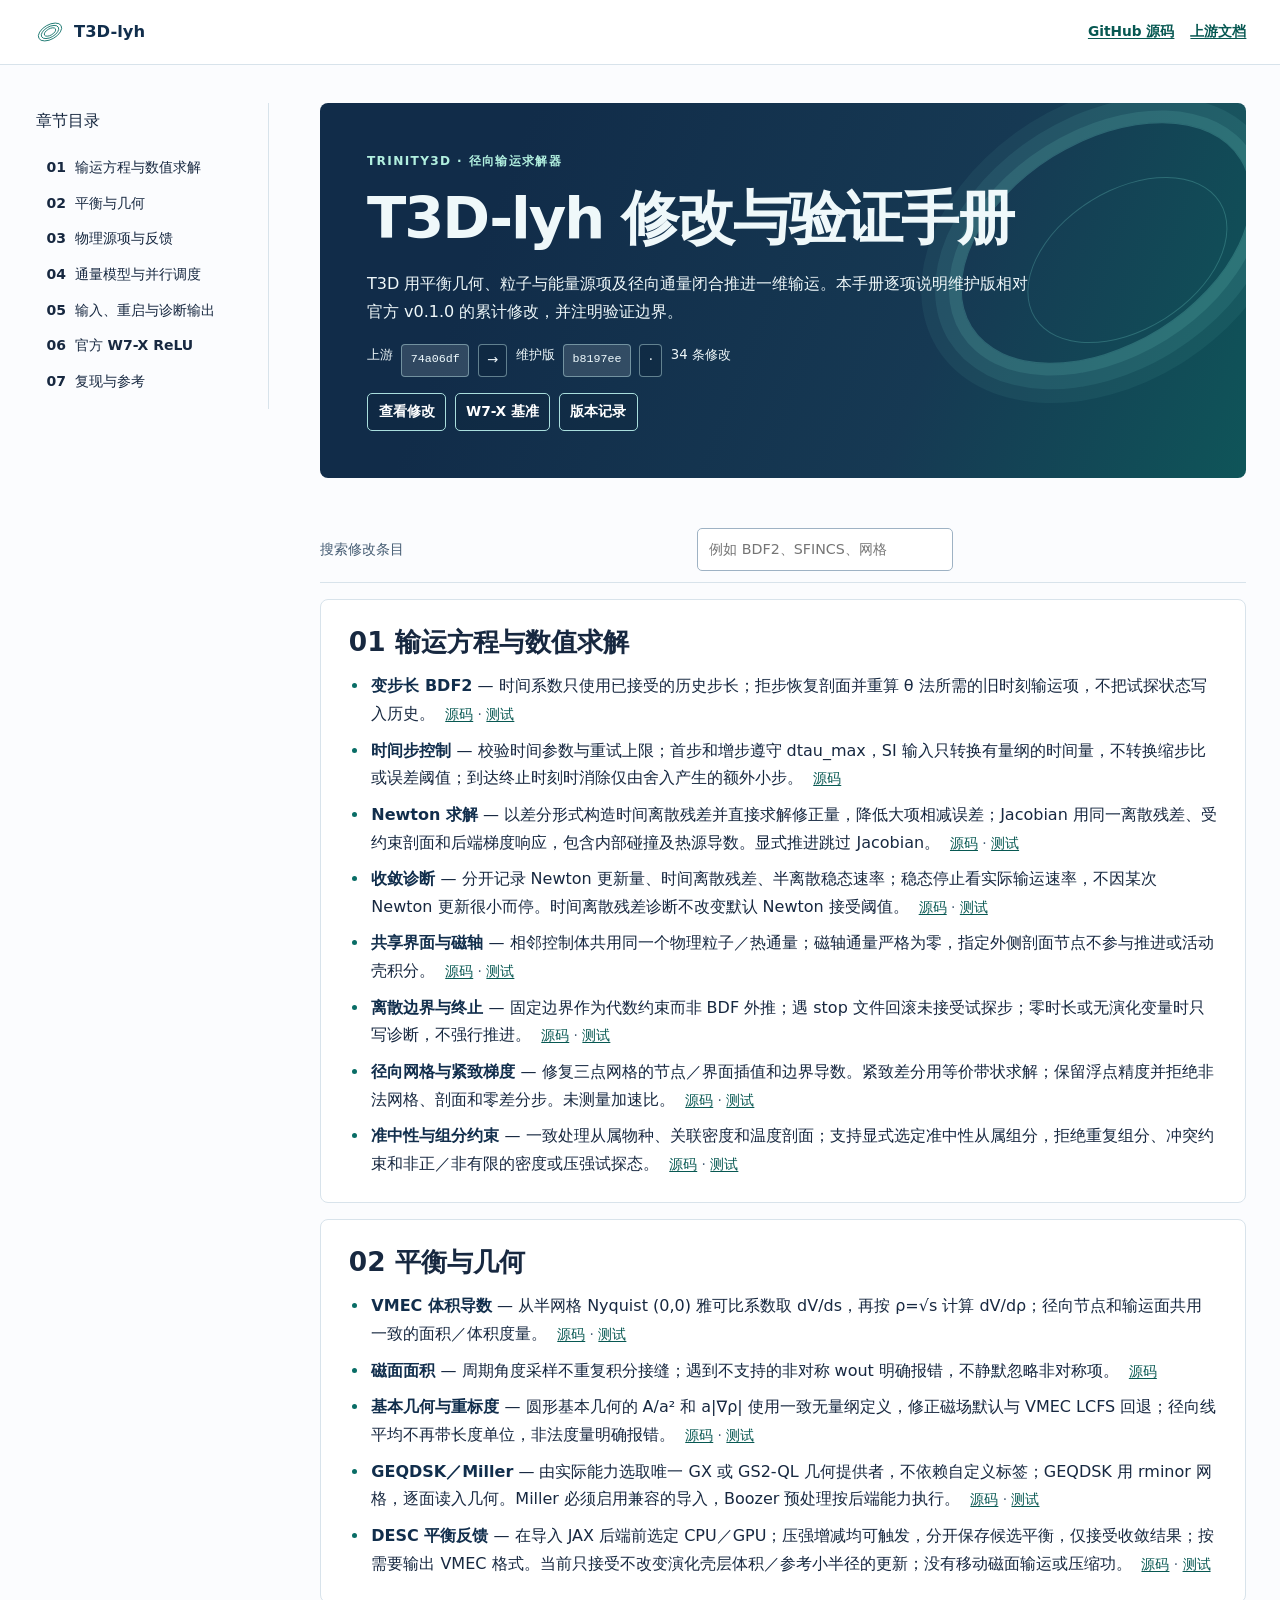
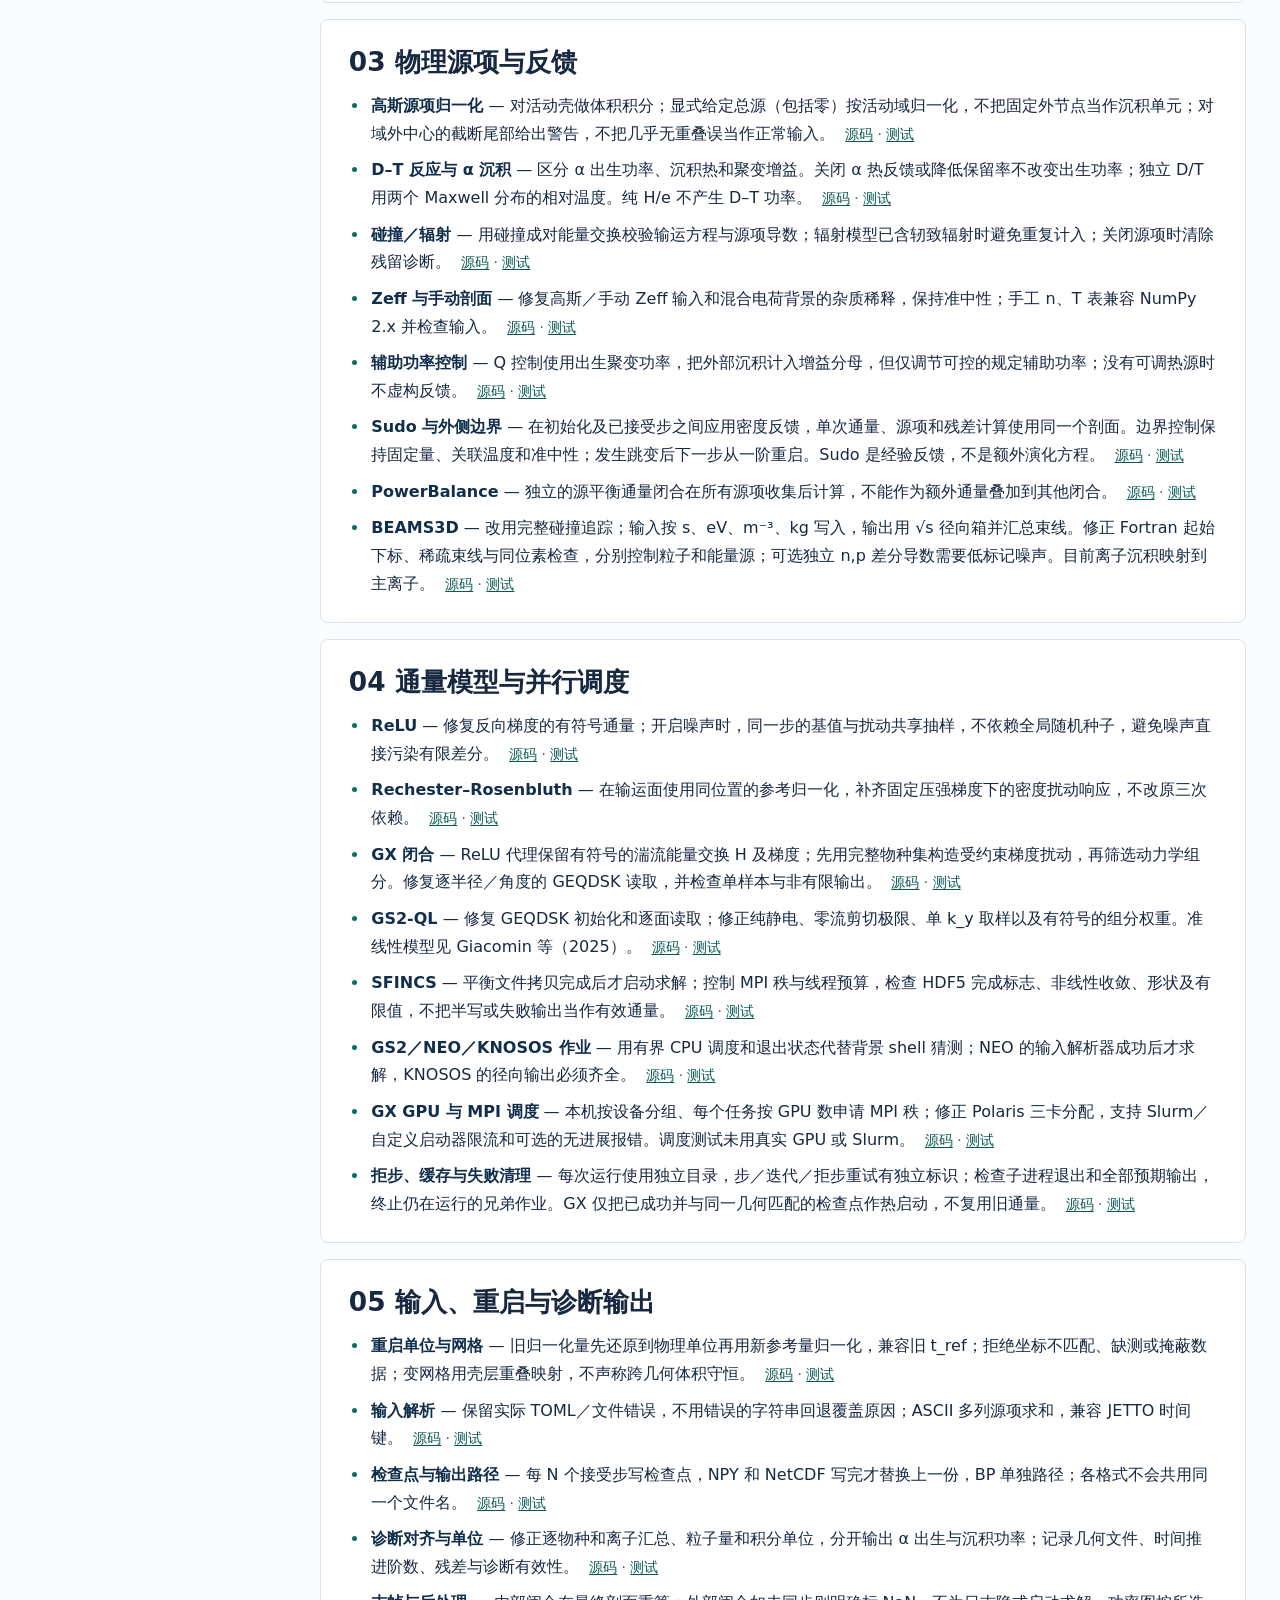
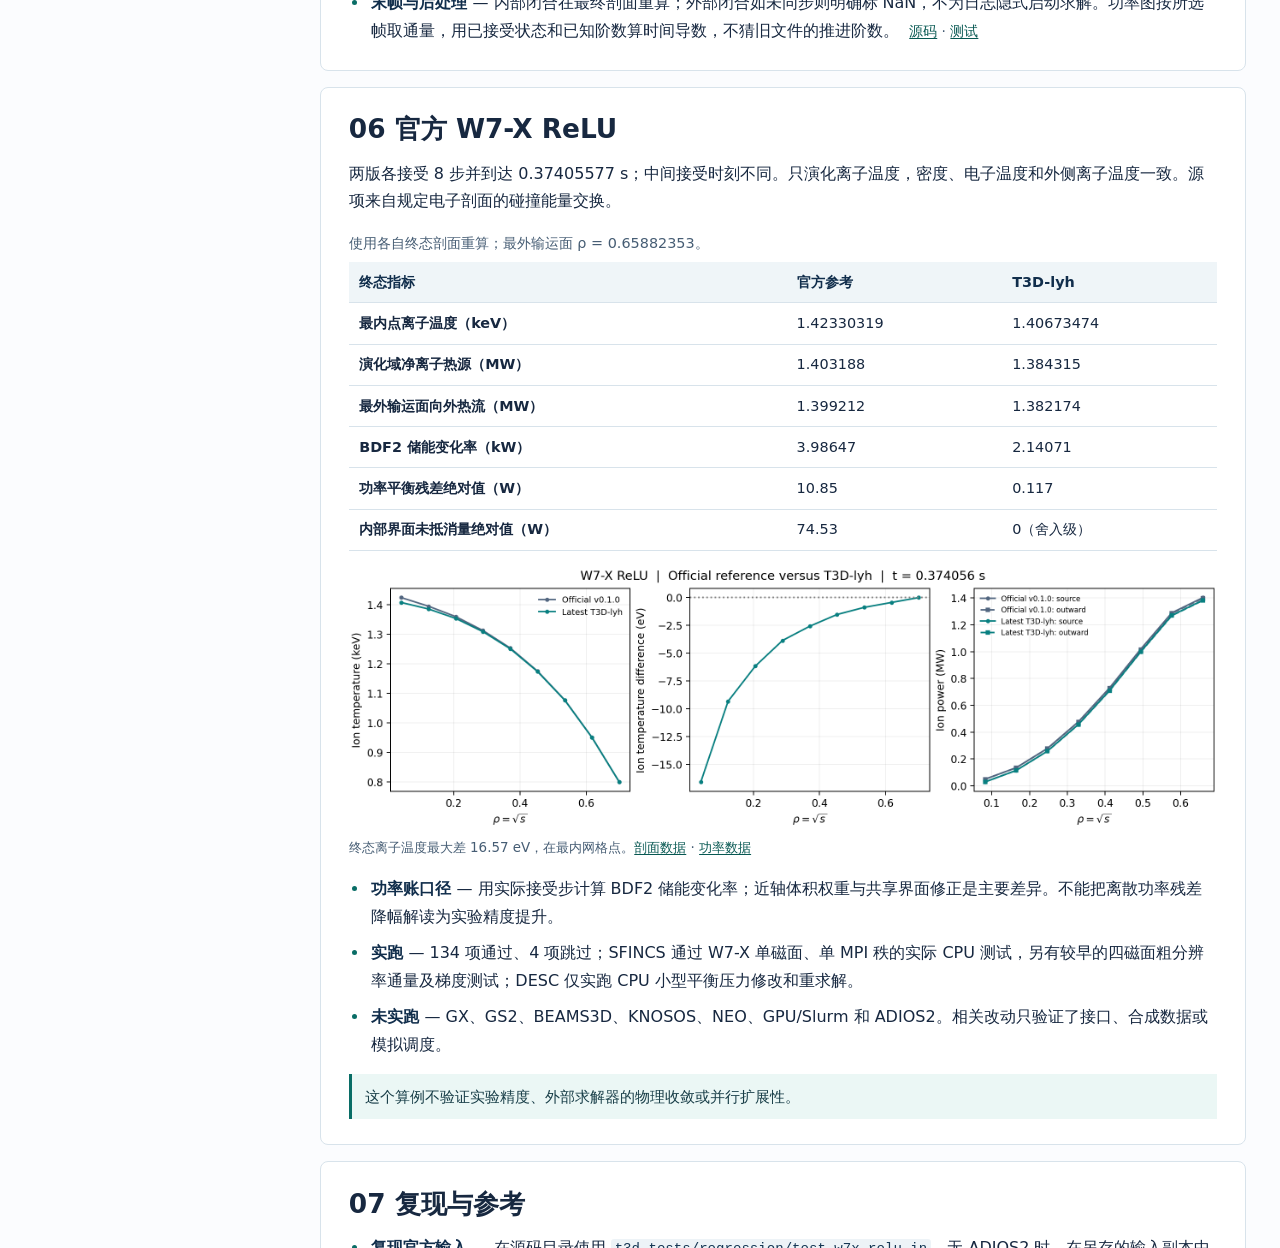
==== index.html @ 7aebb095 "Publish T3D-lyh source and validation manual" ====
<!doctype html>
<html lang="zh-CN">
<head>
<meta charset="utf-8">
<meta name="viewport" content="width=device-width, initial-scale=1">
<title>T3D-lyh 文档</title>
<meta http-equiv="refresh" content="0;url=Source-Code/">
<link rel="canonical" href="https://yihui-l.github.io/T3D-websites/Source-Code/">
</head>
<body>
<p><a href="Source-Code/">进入 T3D-lyh 修改与验证手册</a></p>
</body>
</html>
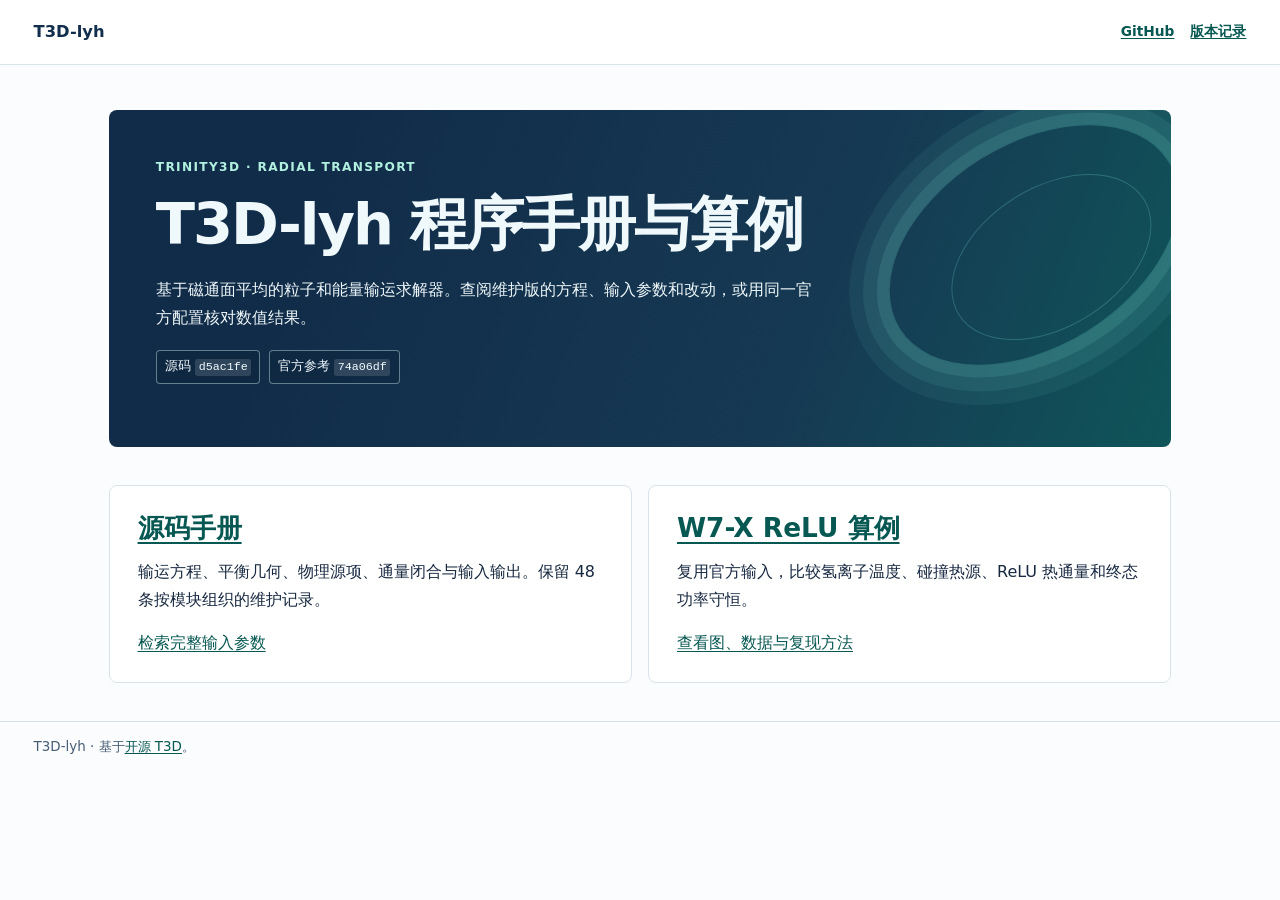
==== commit 9e292d3b: "Document T3D-lyh inputs and publish matched W7-X ReLU results" ====
--- a/index.html
+++ b/index.html
@@ -3,11 +3,40 @@
 <head>
 <meta charset="utf-8">
 <meta name="viewport" content="width=device-width, initial-scale=1">
-<title>T3D-lyh 文档</title>
-<meta http-equiv="refresh" content="0;url=Source-Code/">
-<link rel="canonical" href="https://yihui-l.github.io/T3D-websites/Source-Code/">
+<meta name="description" content="T3D-lyh 源码手册、参数参考与 W7-X ReLU 回归算例。">
+<link rel="canonical" href="https://yihui-l.github.io/T3D-websites/">
+<title>T3D-lyh · 程序手册与算例</title>
+<link rel="stylesheet" href="Source-Code/styles.css">
 </head>
 <body>
-<p><a href="Source-Code/">进入 T3D-lyh 修改与验证手册</a></p>
+<a class="skip-link" href="#main">跳到正文</a>
+<header class="site-header"><div class="topbar">
+  <a class="brand" href="./">T3D-lyh</a>
+  <nav aria-label="仓库与版本">
+    <a href="https://github.com/Yihui-L/T3D-websites">GitHub</a>
+    <a href="Source-Code/SOURCE_VERSION.md">版本记录</a>
+  </nav>
+</div></header>
+<main class="landing content" id="main">
+  <div class="hero">
+    <p class="kicker">TRINITY3D · RADIAL TRANSPORT</p>
+    <h1>T3D-lyh 程序手册与算例</h1>
+    <p>基于磁通面平均的粒子和能量输运求解器。查阅维护版的方程、输入参数和改动，或用同一官方配置核对数值结果。</p>
+    <ul class="facts"><li>源码 <code>d5ac1fe</code></li><li>官方参考 <code>74a06df</code></li></ul>
+  </div>
+  <div class="landing-grid">
+    <section class="topic">
+      <h2><a href="Source-Code/">源码手册</a></h2>
+      <p>输运方程、平衡几何、物理源项、通量闭合与输入输出。保留 48 条按模块组织的维护记录。</p>
+      <p><a href="Source-Code/parameters.html">检索完整输入参数</a></p>
+    </section>
+    <section class="topic">
+      <h2><a href="W7X-ReLU-lyh/">W7-X ReLU 算例</a></h2>
+      <p>复用官方输入，比较氢离子温度、碰撞热源、ReLU 热通量和终态功率守恒。</p>
+      <p><a href="W7X-ReLU-lyh/#data">查看图、数据与复现方法</a></p>
+    </section>
+  </div>
+</main>
+<footer class="site-footer">T3D-lyh · 基于<a href="https://bitbucket.org/gyrokinetics/t3d">开源 T3D</a>。</footer>
 </body>
 </html>
--- a/Source-Code/styles.css
+++ b/Source-Code/styles.css
@@ -0,0 +1,211 @@
+/* T3D-lyh reference manual */
+:root {
+  color-scheme: light;
+  --ink: #172840;
+  --muted: #465d74;
+  --navy: #112e4c;
+  --teal: #096d66;
+  --link: #075852;
+  --line: #d8e3eb;
+  --wash: #ebf7f5;
+  --pad: clamp(1rem, 3vw, 2.1rem);
+  --width: 1330px;
+  --header: 64px;
+  --sans: -apple-system, BlinkMacSystemFont, "Segoe UI", "PingFang SC", "Microsoft YaHei",
+    "Hiragino Sans GB", "Noto Sans CJK SC", system-ui, sans-serif;
+  --mono: ui-monospace, "SFMono-Regular", Consolas, "Liberation Mono", monospace;
+}
+*, *::before, *::after { box-sizing: border-box; }
+[hidden] { display: none !important; }
+html { scroll-padding-top: calc(var(--header) + 18px); }
+body { margin: 0; background: #fbfcfe; color: var(--ink); font: 16px/1.73 var(--sans); }
+a { color: var(--link); text-underline-offset: .18em; }
+a:hover { color: var(--navy); text-decoration-thickness: .13em; }
+:focus-visible { outline: 3px solid #047c74; outline-offset: 4px; border-radius: 3px; }
+h1, h2, h3, p { margin-top: 0; }
+h1, h2, h3 { line-height: 1.3; }
+code, pre { font-family: var(--mono); }
+code {
+  font-size: .88em; padding: .11em .29em; border-radius: .23em;
+  background: #edf3f7; color: #173855; overflow-wrap: anywhere;
+}
+pre {
+  padding: .85rem 1rem; overflow: auto; border: 1px solid var(--line); border-radius: 6px;
+  background: #f5f8fb; font-size: .88rem; line-height: 1.6;
+}
+pre code { padding: 0; font-size: inherit; background: none; overflow-wrap: normal; }
+.skip, .skip-link {
+  position: fixed; top: .55rem; left: .75rem; z-index: 10; transform: translateY(-200%);
+  padding: .45rem .8rem; background: #fff; color: var(--navy); border: 2px solid var(--teal);
+}
+.skip:focus, .skip-link:focus { transform: none; }
+.site-header {
+  position: sticky; top: 0; z-index: 4; min-height: var(--header);
+  background: #fff; border-bottom: 1px solid var(--line);
+}
+.topbar {
+  max-width: var(--width); min-height: var(--header); margin-inline: auto; padding: .65rem var(--pad);
+  display: flex; align-items: center; justify-content: space-between; flex-wrap: wrap; gap: .4rem 1.5rem;
+}
+.brand {
+  display: inline-flex; align-items: center; gap: .53rem; color: var(--navy);
+  font-size: 1.02rem; font-weight: 760; text-decoration: none;
+}
+.brand-mark { display: inline-block; width: 32px; height: 32px; flex: 0 0 32px; color: var(--teal); }
+.topbar nav { display: flex; flex-wrap: wrap; gap: .3rem 1rem; align-items: center; }
+.topbar nav a, .bar-link { font-size: .86rem; font-weight: 650; }
+.shell {
+  display: grid; grid-template-columns: minmax(205px, 235px) minmax(0, 1fr); align-items: start;
+  gap: clamp(1.55rem, 4vw, 3.5rem); max-width: var(--width); margin-inline: auto;
+  padding: clamp(1rem, 3vw, 2.4rem) var(--pad) 0;
+}
+.sidebar {
+  position: sticky; top: calc(var(--header) + 1.6rem);
+  max-height: calc(100vh - var(--header) - 3rem); overflow-y: auto; scrollbar-width: thin;
+  border-right: 1px solid var(--line); padding: .2rem .9rem .7rem .13rem;
+}
+.sidebar h2, .sidebar .nav-title {
+  margin: .2rem 0 .6rem .55rem; color: var(--muted); font-size: .78rem; letter-spacing: .13em;
+}
+.sidebar ul, .sidebar ol { list-style: none; margin: 0; padding: 0; }
+.sidebar li + li { margin-top: .12rem; }
+.sidebar a {
+  display: flex; align-items: baseline; gap: .55rem; padding: .42rem .55rem;
+  border-inline-start: 2px solid transparent; border-radius: 3px; color: var(--ink);
+  font-size: .875rem; font-weight: 550; line-height: 1.45; text-decoration: none;
+}
+.sidebar a:hover, .sidebar a:focus-visible, .sidebar a[aria-current] {
+  background: var(--wash); border-inline-start-color: var(--teal); color: var(--link);
+}
+.sidebar a b, .sidebar a .number, .sidebar a .num { color: var(--teal); font: 650 .73rem/1.35 var(--mono); }
+.content { min-width: 0; padding-bottom: 1.2rem; }
+.hero {
+  position: relative; isolation: isolate; overflow: hidden; margin-bottom: clamp(1.35rem, 3vw, 2.5rem);
+  padding: clamp(1.3rem, 4vw, 2.95rem); border-radius: 8px;
+  background: linear-gradient(111deg, #112c49 20%, #163953 66%, #0f5559 100%); color: #eff8fa;
+}
+.hero::before, .hero::after {
+  content: ""; position: absolute; z-index: -1; right: -2%; top: 10%; width: min(41%, 318px); aspect-ratio: 1.56;
+  border: 1px solid #76d7ca44; border-radius: 50%; transform: rotate(-32deg);
+  box-shadow: 0 0 0 12px #76d7ca22, 0 0 0 26px #76d7ca19, 0 0 0 40px #76d7ca12;
+}
+.hero::after { right: 1%; top: 23%; width: min(29%, 219px); box-shadow: none; }
+.hero .contours { display: none; }
+.kicker, .eyebrow { margin: 0 0 .65rem; color: #b1efdf; font-size: .76rem; font-weight: 730; letter-spacing: .11em; }
+.hero h1 { margin: 0 0 .82rem; font-size: clamp(1.95rem, 5.1vw, 3.6rem); font-weight: 770; letter-spacing: -.035em; }
+.hero p { max-width: 65ch; }
+.hero code { background: #ffffff22; color: #f1fcff; }
+.hero a { color: #e8fff9; }
+.facts, .actions { display: flex; flex-wrap: wrap; gap: .53rem; }
+.facts { margin: 1.14rem 0 1rem; padding: 0; list-style: none; font-size: .83rem; }
+.facts > * {
+  margin: 0; padding: .27rem .52rem; border: 1px solid #bfe5e877; border-radius: 4px;
+  background: #0d243b66; color: #f0f8fb;
+}
+.facts dt, .facts dd { display: inline; margin: 0; }
+.facts dt { color: #c9e9ec; }
+.actions { margin-top: .95rem; }
+.actions a {
+  display: inline-flex; align-items: center; min-height: 38px; padding: .31rem .66rem; border: 1px solid #a9dedd;
+  border-radius: 5px; background: #0d243b55; color: #fff; font-size: .86rem; font-weight: 650; text-decoration: none;
+}
+.actions a:hover { background: #e5f8f3; color: #0a4144; }
+.hero :focus-visible { outline-color: #a4ede2; }
+.toolbar {
+  display: flex; flex-wrap: wrap; align-items: center; justify-content: space-between;
+  gap: .45rem .9rem; margin-bottom: 1rem; padding: .7rem 0; border-bottom: 1px solid var(--line);
+}
+.toolbar h2, .toolbar p { margin: 0; }
+.toolbar h2 { font-size: 1.2rem; }
+.toolbar label, .toolbar [role="status"], .ref { color: var(--muted); font-size: .86rem; }
+.toolbar input[type="search"] {
+  min-width: min(100%, 16rem); max-width: 100%; padding: .52rem .7rem; border: 1px solid #9eb2c4;
+  border-radius: 5px; background: #fff; color: var(--ink); font: inherit; font-size: .89rem;
+}
+.topic {
+  margin: 0 0 1rem; padding: clamp(1rem, 2.5vw, 1.55rem) clamp(1rem, 2.8vw, 1.75rem);
+  border: 1px solid var(--line); border-radius: 8px; background: #fff; overflow-wrap: break-word;
+}
+.topic h2 { font-size: clamp(1.26rem, 2.1vw, 1.65rem); margin-bottom: .8rem; }
+.topic-number, .topic h2 .number, .topic h2 .num, .section-no {
+  display: inline-block; margin-inline-end: .45em; color: var(--teal); font: 750 .78em/1 var(--mono);
+}
+.topic h3 { margin: 1.2rem 0 .43rem; font-size: 1.04rem; }
+.topic :last-child { margin-bottom: 0; }
+.changes { margin: 0; padding-inline-start: 1.25em; }
+.changes > li { padding-inline-start: .16em; }
+.changes li::marker { color: var(--teal); }
+.changes > li + li { margin-top: .56rem; }
+.changes > li > strong { color: var(--navy); font-weight: 730; }
+.ref { display: block; margin-top: .63rem; }
+li .ref { display: inline; margin-inline-start: .35em; }
+.notice {
+  margin: .95rem 0; padding: .63rem .8rem; border-inline-start: 3px solid var(--teal);
+  background: var(--wash); color: #173d47; font-size: .91rem;
+}
+.table-scroll { margin-block: .8rem; overflow-x: auto; }
+.comparison, .table-scroll table {
+  width: 100%; border-collapse: collapse; font-size: .9rem; font-variant-numeric: tabular-nums;
+}
+.comparison th, .comparison td, .table-scroll th, .table-scroll td {
+  padding: .48rem .65rem; border-bottom: 1px solid var(--line); text-align: start; vertical-align: baseline;
+}
+.comparison thead, .table-scroll thead { background: #eff5f8; color: var(--navy); }
+.comparison caption, .table-scroll caption { padding-bottom: .4rem; color: var(--muted); text-align: start; }
+.topic figure { margin: 1rem 0; }
+.topic img { display: block; width: auto; max-width: 100%; height: auto; border-radius: 5px; }
+.topic figcaption { margin-top: .42rem; color: var(--muted); font-size: .84rem; }
+details { margin-block: .78rem; padding: .6rem .75rem; border: 1px solid var(--line); border-radius: 5px; }
+summary { cursor: pointer; font-weight: 690; color: var(--navy); }
+details[open] summary { margin-bottom: .5rem; }
+.site-footer {
+  max-width: var(--width); margin: .4rem auto 0; padding: .78rem var(--pad) 1.35rem;
+  border-top: 1px solid var(--line); color: var(--muted); font-size: .84rem;
+}
+@media (max-width: 755px) {
+  :root { --header: 56px; }
+  html { scroll-padding-top: 12px; }
+  .site-header, .sidebar { position: static; }
+  .shell { grid-template-columns: minmax(0, 1fr); gap: 1rem; }
+  .sidebar { max-height: none; padding: .55rem; border: 1px solid var(--line); border-radius: 6px; background: #fff; }
+  .sidebar ul, .sidebar ol { display: grid; grid-template-columns: repeat(auto-fit, minmax(min(100%, 12rem), 1fr)); gap: .17rem .4rem; }
+  .sidebar li + li { margin-top: 0; }
+  .sidebar a { padding-block: .33rem; }
+  .hero::before, .hero::after { opacity: .46; }
+  .toolbar input[type="search"] { width: min(100%, 24rem); }
+}
+@media (max-width: 380px) {
+  body { font-size: 15px; }
+  .hero, .topic { padding-inline: .85rem; }
+}
+.landing {
+  max-width: 1130px; margin: auto;
+  padding: clamp(1rem, 4vw, 2.8rem) var(--pad) 1rem;
+}
+.landing-grid {
+  display: grid;
+  grid-template-columns: repeat(auto-fit, minmax(min(100%, 22rem), 1fr)); gap: 1rem;
+}
+.module-guide { padding-bottom: .9rem; }
+.topic .change-title { margin: .5rem 0 .8rem; padding-top: .9rem; border-top: 1px solid var(--line); }
+.parameter-content .table-scroll { border-block: 1px solid var(--line); }
+.parameter-content table { min-width: 540px; }
+.parameter-content .param-toolbar { justify-content: start; }
+@media (prefers-reduced-motion: reduce) {
+  *, *::before, *::after { scroll-behavior: auto !important; }
+}
+@media print {
+  body { color: #000; background: #fff; font-size: 10.75pt; }
+  .site-header, .sidebar, .toolbar, .actions, .skip, .skip-link { display: none !important; }
+  .shell { display: block; padding: 0; }
+  .hero, .topic, .site-footer { padding: .5rem 0; border: 0; background: #fff; color: #000; }
+  .hero { margin-bottom: .3rem; }
+  .hero::before, .hero::after { display: none; }
+  .hero h1 { font-size: 23pt; margin-bottom: .4rem; }
+  .hero code, .hero a, .hero .kicker, .facts > *, .facts dt { color: #000; background: transparent; }
+  .topic { margin: 0 0 .45rem; }
+  .topic h2, .topic h3 { break-after: avoid; }
+  .topic li { break-inside: avoid; }
+  .table-scroll { overflow: visible; }
+  a { color: inherit; }
+}
